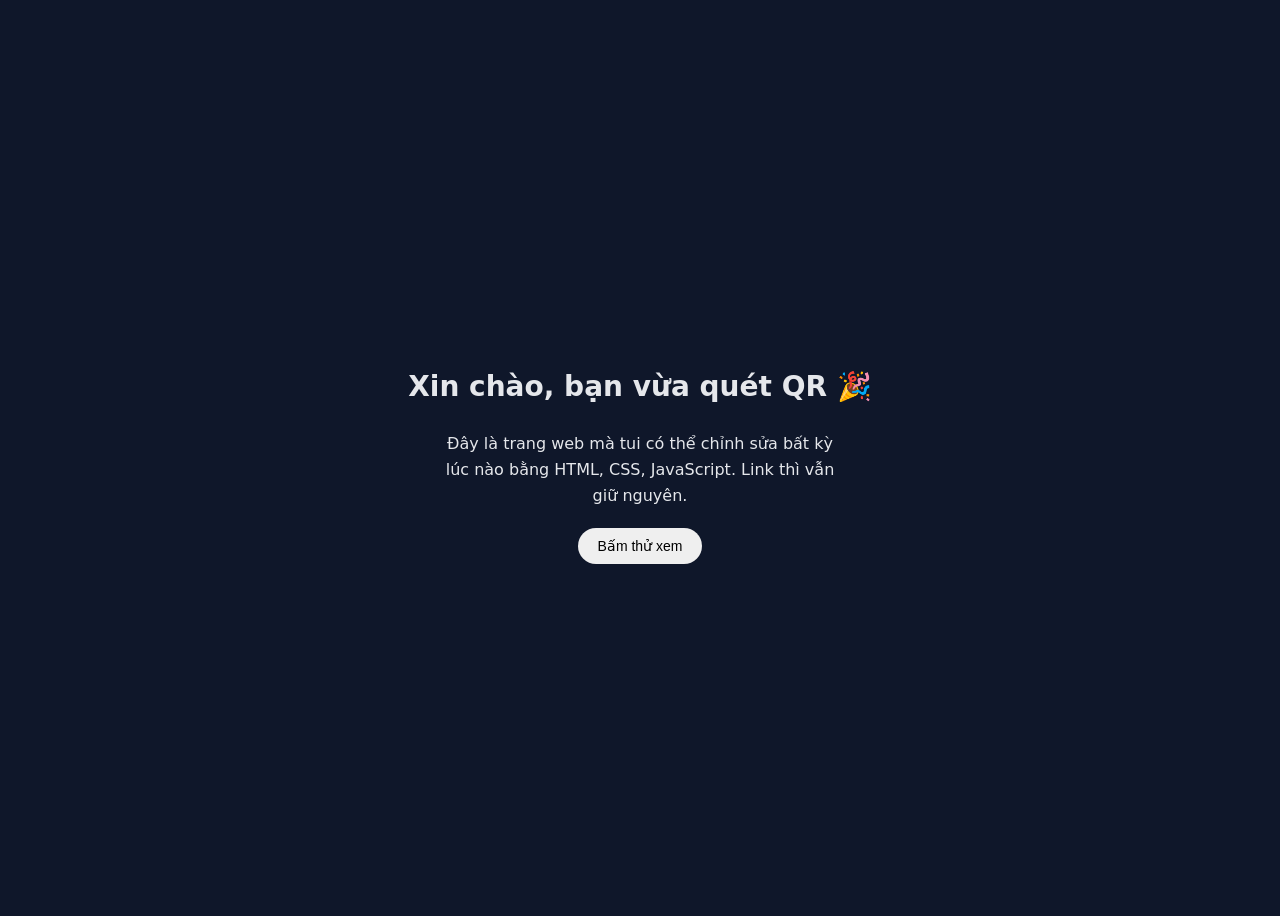
==== index.html @ 17c6b5d1 "update web" ====
<!DOCTYPE html>
<html lang="vi">
<head>
  <meta charset="UTF-8" />
  <title>Trang bí mật của QR</title>
  <meta name="viewport" content="width=device-width, initial-scale=1" />
  <style>
    body {
      font-family: system-ui, sans-serif;
      background: #0f172a;
      color: #e5e7eb;
      display: flex;
      flex-direction: column;
      align-items: center;
      justify-content: center;
      min-height: 100vh;
      text-align: center;
    }
    h1 {
      font-size: 28px;
      margin-bottom: 12px;
    }
    p {
      max-width: 400px;
      line-height: 1.6;
      margin-bottom: 20px;
    }
    button {
      padding: 10px 20px;
      border-radius: 999px;
      border: none;
      cursor: pointer;
      font-size: 14px;
    }
  </style>
</head>
<body>
  <h1>Xin chào, bạn vừa quét QR 🎉</h1>
  <p>
    Đây là trang web mà tui có thể chỉnh sửa bất kỳ lúc nào bằng
    HTML, CSS, JavaScript. Link thì vẫn giữ nguyên.
  </p>
  <button onclick="alert('Bạn vừa bấm nút của tui 😆')">
    Bấm thử xem
  </button>

  <script>
    // sau này bạn muốn làm hiệu ứng, game, gì đó thì code thêm ở đây
  </script>
</body>
</html>
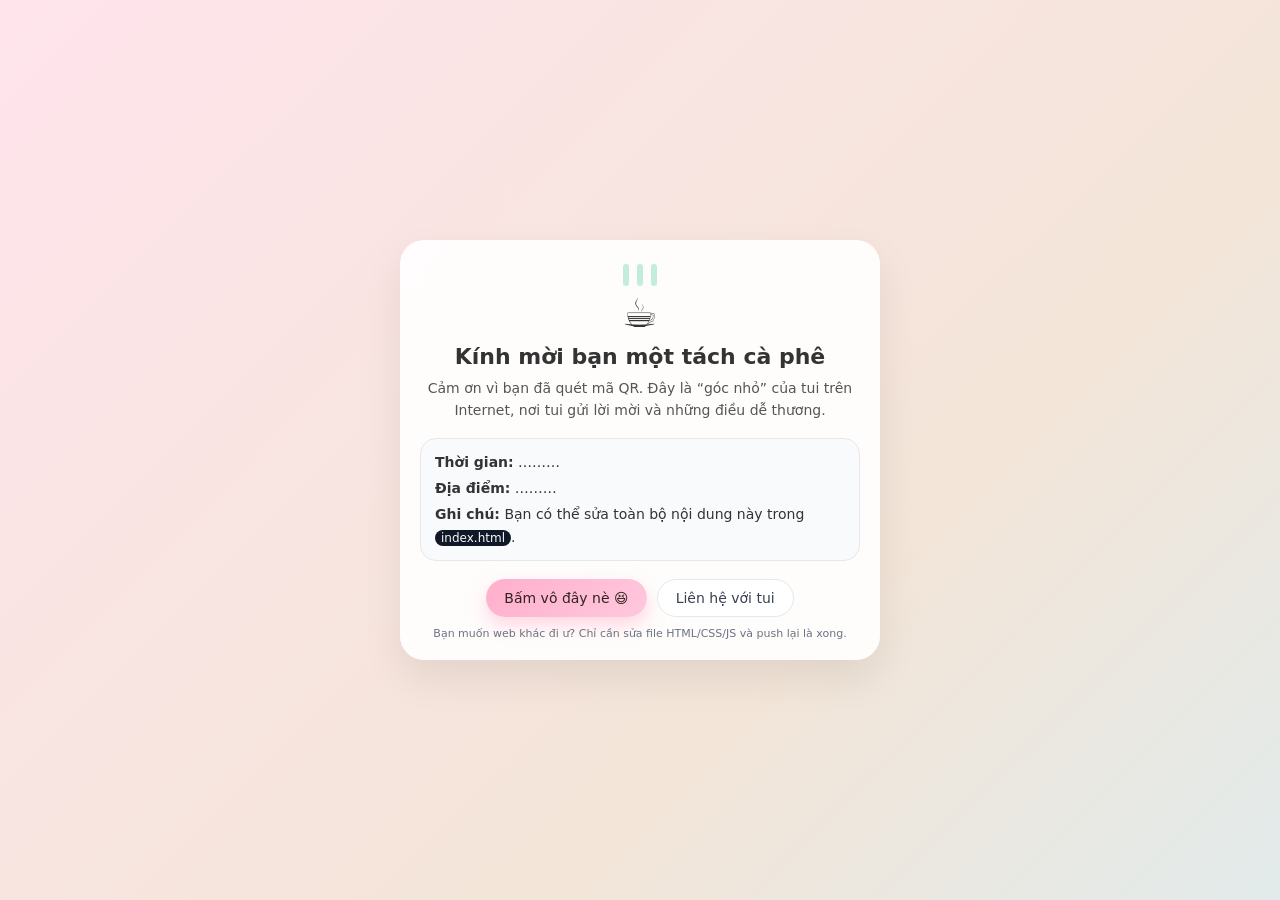
==== commit 9a4b232d: "update web" ====
--- a/index.html
+++ b/index.html
@@ -2,50 +2,40 @@
 <html lang="vi">
 <head>
   <meta charset="UTF-8" />
-  <title>Trang bí mật của QR</title>
+  <title>Kính mời ☕</title>
   <meta name="viewport" content="width=device-width, initial-scale=1" />
-  <style>
-    body {
-      font-family: system-ui, sans-serif;
-      background: #0f172a;
-      color: #e5e7eb;
-      display: flex;
-      flex-direction: column;
-      align-items: center;
-      justify-content: center;
-      min-height: 100vh;
-      text-align: center;
-    }
-    h1 {
-      font-size: 28px;
-      margin-bottom: 12px;
-    }
-    p {
-      max-width: 400px;
-      line-height: 1.6;
-      margin-bottom: 20px;
-    }
-    button {
-      padding: 10px 20px;
-      border-radius: 999px;
-      border: none;
-      cursor: pointer;
-      font-size: 14px;
-    }
-  </style>
+  <link rel="stylesheet" href="style.css">
+  <script src="script.js" defer></script>
 </head>
 <body>
-  <h1>Xin chào, bạn vừa quét QR 🎉</h1>
-  <p>
-    Đây là trang web mà tui có thể chỉnh sửa bất kỳ lúc nào bằng
-    HTML, CSS, JavaScript. Link thì vẫn giữ nguyên.
-  </p>
-  <button onclick="alert('Bạn vừa bấm nút của tui 😆')">
-    Bấm thử xem
-  </button>
+  <div class="page">
+    <div class="card">
+      <div class="steam">
+        <span></span><span></span><span></span>
+      </div>
+      <div class="cup">☕</div>
 
-  <script>
-    // sau này bạn muốn làm hiệu ứng, game, gì đó thì code thêm ở đây
-  </script>
+      <h1>Kính mời bạn một tách cà phê</h1>
+      <p class="subtitle">
+        Cảm ơn vì bạn đã quét mã QR.  
+        Đây là “góc nhỏ” của tui trên Internet, nơi tui gửi lời mời và những điều dễ thương.
+      </p>
+
+      <div class="info">
+        <p><strong>Thời gian:</strong> ………</p>
+        <p><strong>Địa điểm:</strong> ………</p>
+        <p><strong>Ghi chú:</strong> Bạn có thể sửa toàn bộ nội dung này trong <code>index.html</code>.</p>
+      </div>
+
+      <div class="actions">
+        <button id="rsvp-btn">Bấm vô đây nè 😆</button>
+        <button id="contact-btn" class="ghost-btn">Liên hệ với tui</button>
+      </div>
+
+      <p class="footer-note">
+        Bạn muốn web khác đi ư? Chỉ cần sửa file HTML/CSS/JS và push lại là xong.
+      </p>
+    </div>
+  </div>
 </body>
 </html>
--- a/style.css
+++ b/style.css
@@ -0,0 +1,155 @@
+/* Reset nhẹ */
+* {
+  box-sizing: border-box;
+  margin: 0;
+  padding: 0;
+  font-family: system-ui, -apple-system, BlinkMacSystemFont, "Segoe UI", sans-serif;
+}
+
+body {
+  min-height: 100vh;
+  background: linear-gradient(135deg, #FFE4EC, #F3E5D8, #D0F0FD, #A8E6CF);
+  background-size: 200% 200%;
+  color: #333;
+  display: flex;
+  align-items: center;
+  justify-content: center;
+  padding: 16px;
+  animation: bg-move 12s ease-in-out infinite;
+}
+
+@keyframes bg-move {
+  0% { background-position: 0% 0%; }
+  50% { background-position: 100% 100%; }
+  100% { background-position: 0% 0%; }
+}
+
+.page {
+  max-width: 480px;
+  width: 100%;
+}
+
+.card {
+  background: rgba(255, 255, 255, 0.9);
+  border-radius: 24px;
+  padding: 24px 20px 20px;
+  box-shadow: 0 18px 40px rgba(0, 0, 0, 0.08);
+  text-align: center;
+  backdrop-filter: blur(10px);
+}
+
+/* Ly cà phê & hơi nước */
+.steam {
+  display: flex;
+  justify-content: center;
+  gap: 8px;
+  margin-bottom: 4px;
+}
+
+.steam span {
+  width: 6px;
+  height: 22px;
+  border-radius: 999px;
+  background: #A8E6CF;
+  opacity: 0.7;
+  animation: steam 2.8s ease-in-out infinite;
+}
+
+.steam span:nth-child(2) {
+  animation-delay: 0.4s;
+}
+.steam span:nth-child(3) {
+  animation-delay: 0.8s;
+}
+
+@keyframes steam {
+  0% { transform: translateY(6px); opacity: 0; }
+  30% { opacity: 0.8; }
+  100% { transform: translateY(-12px); opacity: 0; }
+}
+
+.cup {
+  font-size: 40px;
+  margin-bottom: 8px;
+}
+
+/* Text */
+h1 {
+  font-size: 22px;
+  margin-bottom: 8px;
+}
+
+.subtitle {
+  font-size: 14px;
+  line-height: 1.6;
+  color: #555;
+  margin-bottom: 16px;
+}
+
+.info {
+  text-align: left;
+  font-size: 14px;
+  line-height: 1.6;
+  background: #F9FAFB;
+  padding: 12px 14px;
+  border-radius: 16px;
+  margin-bottom: 18px;
+  border: 1px solid #E5E7EB;
+}
+
+.info p + p {
+  margin-top: 4px;
+}
+
+.info code {
+  background: #111827;
+  color: #F9FAFB;
+  padding: 1px 6px;
+  border-radius: 999px;
+  font-size: 12px;
+}
+
+/* Buttons */
+.actions {
+  display: flex;
+  justify-content: center;
+  gap: 10px;
+  margin-bottom: 10px;
+  flex-wrap: wrap;
+}
+
+button {
+  border: none;
+  border-radius: 999px;
+  padding: 10px 18px;
+  font-size: 14px;
+  cursor: pointer;
+  transition: transform 0.15s ease, box-shadow 0.15s ease, background 0.15s;
+}
+
+#rsvp-btn {
+  background: linear-gradient(135deg, #FFAFCC, #FFC8DD);
+  color: #322;
+  box-shadow: 0 8px 18px rgba(255, 175, 204, 0.5);
+}
+
+#rsvp-btn:hover {
+  transform: translateY(-1px);
+  box-shadow: 0 12px 24px rgba(255, 175, 204, 0.6);
+}
+
+.ghost-btn {
+  background: #FFFFFF;
+  color: #374151;
+  border: 1px solid #E5E7EB;
+}
+
+.ghost-btn:hover {
+  background: #F3F4F6;
+}
+
+/* Footer note */
+.footer-note {
+  font-size: 11px;
+  color: #6B7280;
+}
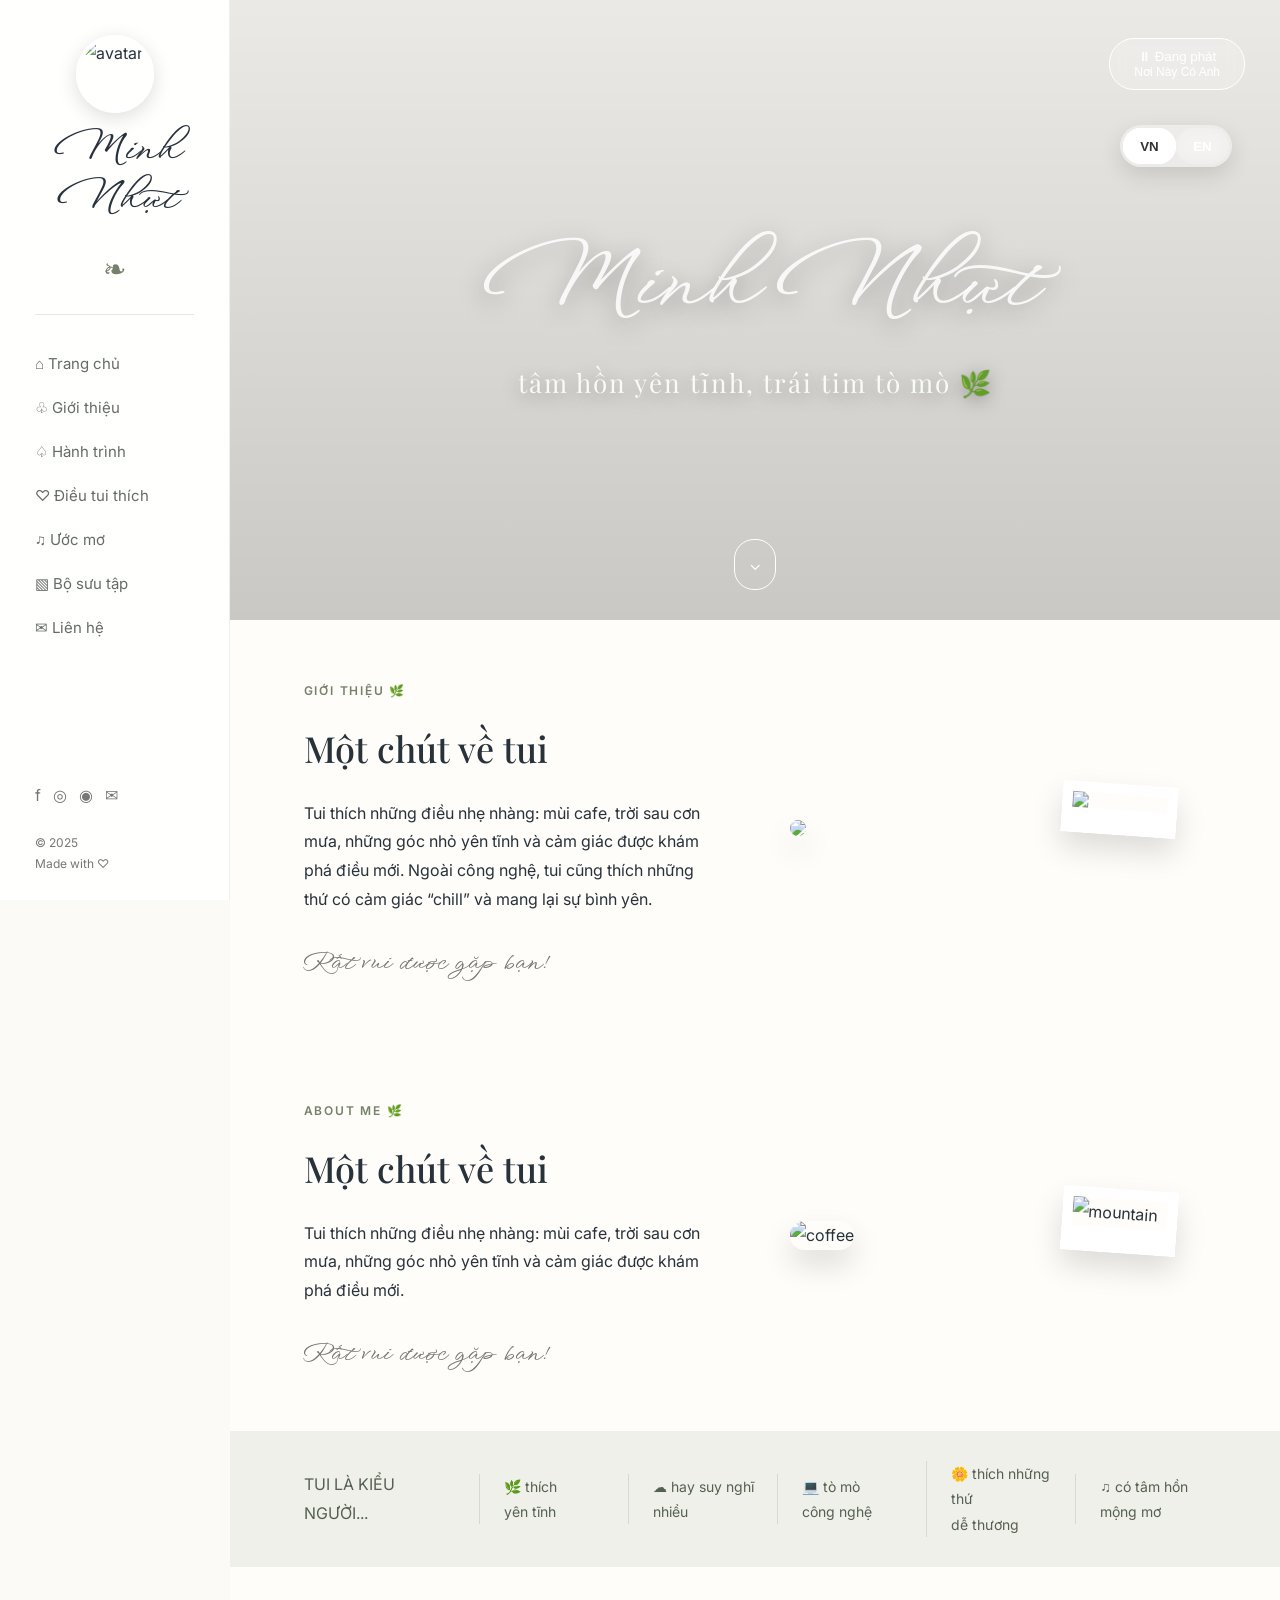
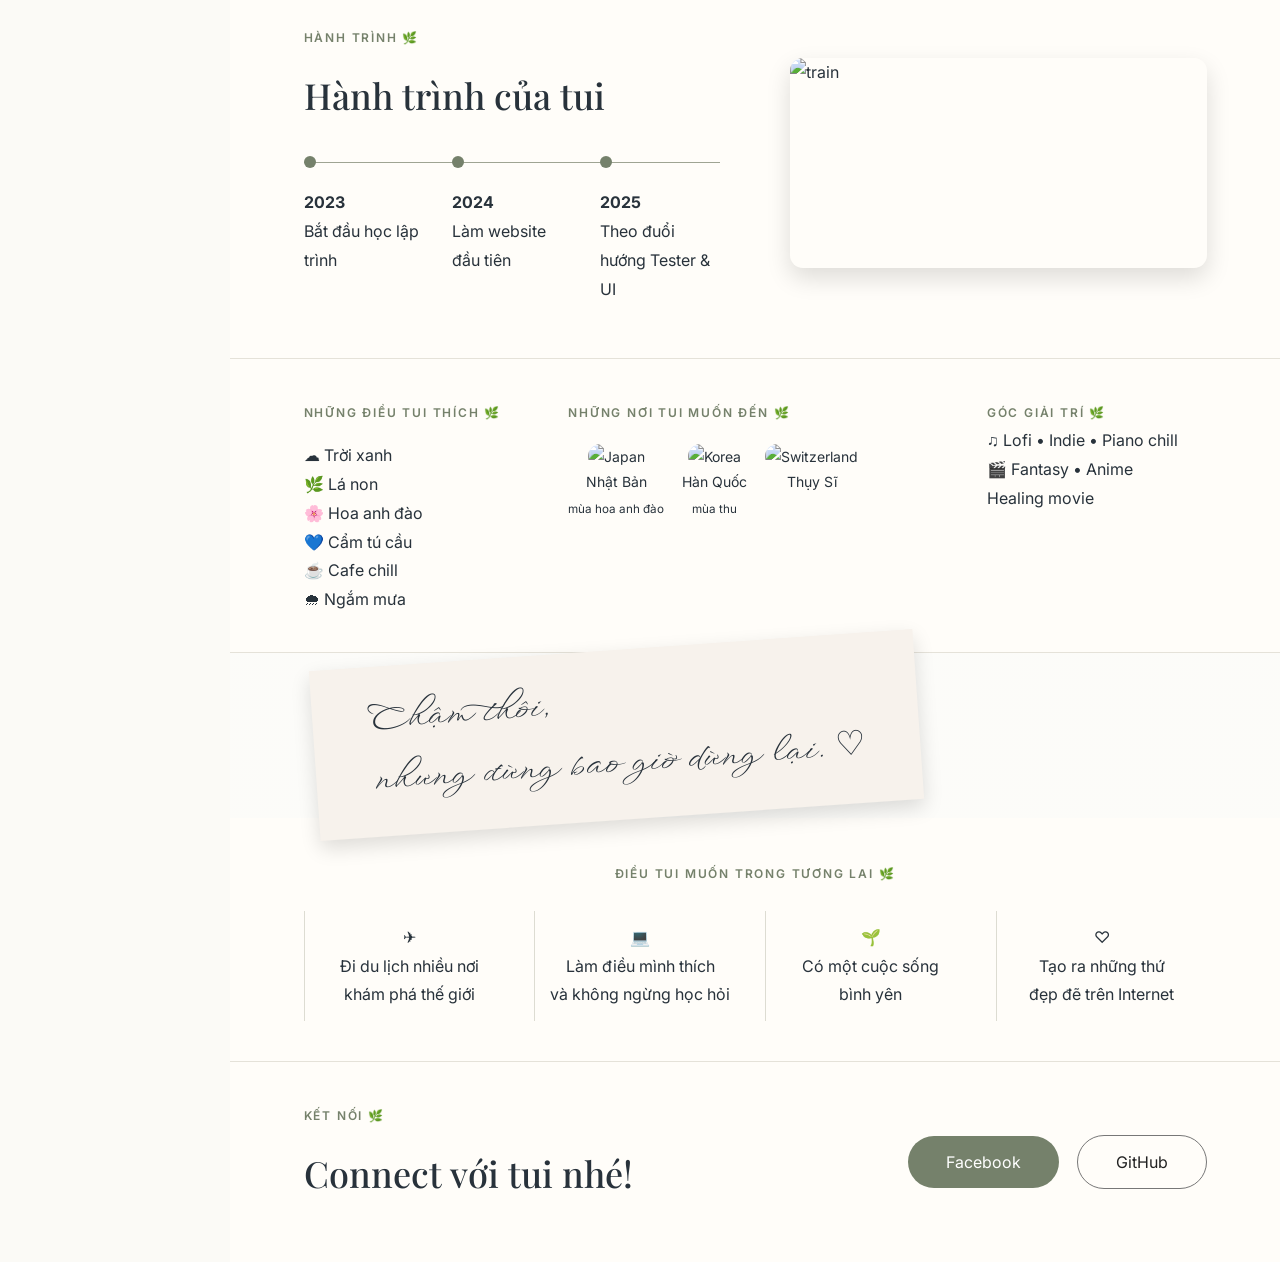
==== commit 80517fb7: "Add files via upload cập nhật profile" ====
--- a/index.html
+++ b/index.html
@@ -1,41 +1,231 @@
-<!DOCTYPE html>
-<html lang="vi">
-<head>
-  <meta charset="UTF-8" />
-  <title>Kính mời ☕</title>
-  <meta name="viewport" content="width=device-width, initial-scale=1" />
-  <link rel="stylesheet" href="style.css">
-  <script src="script.js" defer></script>
-</head>
-<body>
-  <div class="page">
-    <div class="card">
-      <div class="steam">
-        <span></span><span></span><span></span>
-      </div>
-      <div class="cup">☕</div>
-
-      <h1>Kính mời bạn một tách cà phê</h1>
-      <p class="subtitle">
-        Cảm ơn vì bạn đã quét mã QR.  
-        Đây là “góc nhỏ” của tui trên Internet, nơi tui gửi lời mời và những điều dễ thương.
-      </p>
-
-      <div class="info">
-        <p><strong>Thời gian:</strong> ………</p>
-        <p><strong>Địa điểm:</strong> ………</p>
-        <p><strong>Ghi chú:</strong> Bạn có thể sửa toàn bộ nội dung này trong <code>index.html</code>.</p>
-      </div>
-
-      <div class="actions">
-        <button id="rsvp-btn">Bấm vô đây nè 😆</button>
-        <button id="contact-btn" class="ghost-btn">Liên hệ với tui</button>
-      </div>
-
-      <p class="footer-note">
-        Bạn muốn web khác đi ư? Chỉ cần sửa file HTML/CSS/JS và push lại là xong.
-      </p>
-    </div>
-  </div>
-</body>
-</html>
+<!DOCTYPE html>
+<html lang="vi">
+<head>
+  <meta charset="UTF-8" />
+  <meta name="viewport" content="width=device-width, initial-scale=1.0" />
+  <title>Minh Nhựt | Quiet Mind</title>
+
+  <link rel="preconnect" href="https://fonts.googleapis.com">
+  <link rel="preconnect" href="https://fonts.gstatic.com" crossorigin>
+  <link href="https://fonts.googleapis.com/css2?family=Playfair+Display:wght@500;600&family=Inter:wght@300;400;500&family=WindSong:wght@500&display=swap" rel="stylesheet">
+
+  <link rel="stylesheet" href="style.css" />
+</head>
+<body>
+  <aside class="sidebar">
+    <img class="avatar" src="https://images.unsplash.com/photo-1500530855697-b586d89ba3ee?w=300&auto=format&fit=crop" alt="avatar">
+
+    <h2>Minh Nhựt</h2>
+    <div class="leaf">❧</div>
+
+    <nav>
+      <a href="#home">⌂ Home</a>
+      <a href="#about">♧ About</a>
+      <a href="#journey">♤ Journey</a>
+      <a href="#love">♡ Things I Love</a>
+      <a href="#dreams">♫ Dreams</a>
+      <a href="#gallery">▧ Gallery</a>
+      <a href="#contact">✉ Contact</a>
+    </nav>
+
+    <div class="social">f &nbsp; ◎ &nbsp; ◉ &nbsp; ✉</div>
+
+    <p class="copy">
+      © 2025<br>
+      Made with ♡
+    </p>
+  </aside>
+
+  <main>
+  
+<section id="home" class="hero">
+
+  <button class="music" id="musicBtn">
+    ▶ Nghe nhạc<br>
+    <span>Lofi • noi nay co anh</span>
+  </button>
+<audio id="audio" src="noi-nay-co-anh.mp3"></audio>
+  <!-- LANGUAGE SWITCH -->
+<div class="lang-switch" id="langSwitch">
+  <button id="viBtn" class="active-lang">VN</button>
+  <button id="enBtn">EN</button>
+  <span class="lang-slider"></span>
+</div>
+
+  <div class="hero-content">
+    <h1>Minh Nhựt</h1>
+    <p>quiet mind, curious soul 🌿</p>
+  </div>
+
+  <a class="scroll" href="#about">⌄</a>
+
+</section>
+
+
+<section id="about" class="about section">
+  <div>
+
+    <span class="label">ABOUT ME 🌿</span>
+
+    <h2>Một chút về tui</h2>
+
+    <p>
+      Tui thích những điều nhẹ nhàng: mùi cafe, trời sau cơn mưa,
+      những góc nhỏ yên tĩnh và cảm giác được khám phá điều mới.
+    </p>
+
+    <p class="signature">Rất vui được gặp bạn!</p>
+
+  </div>
+
+  <div class="photo-card">
+    <img src="https://images.unsplash.com/photo-1495474472287-4d71bcdd2085?w=900&auto=format&fit=crop">
+
+    <img
+      class="polaroid"
+      src="https://images.unsplash.com/photo-1500534314209-a25ddb2bd429?w=300&auto=format&fit=crop">
+  </div>
+</section>
+
+
+
+    <section id="about" class="about section">
+      <div>
+        <span class="label">ABOUT ME 🌿</span>
+       
+<h2 data-vi="Một chút về tui"
+    data-en="A little about me">
+    Một chút về tui
+</h2>
+      <p
+data-vi="Tui thích những điều nhẹ nhàng: mùi cafe, trời sau cơn mưa,
+những góc nhỏ yên tĩnh và cảm giác được khám phá điều mới."
+data-en="I love gentle things: the smell of coffee, the sky after rain,
+quiet little corners and the feeling of discovering something new.">
+
+Tui thích những điều nhẹ nhàng: mùi cafe, trời sau cơn mưa,
+những góc nhỏ yên tĩnh và cảm giác được khám phá điều mới.
+</p>
+
+        <p class="signature">Rất vui được gặp bạn!</p>
+      </div>
+
+      <div class="photo-card">
+        <img src="https://images.unsplash.com/photo-1495474472287-4d71bcdd2085?w=900&auto=format&fit=crop" alt="coffee">
+        <img class="polaroid" src="https://images.unsplash.com/photo-1500534314209-a25ddb2bd429?w=300&auto=format&fit=crop" alt="mountain">
+      </div>
+    </section>
+
+    <section class="traits">
+      <span>I AM THE TYPE OF PERSON...</span>
+
+      <div class="trait">🌿 thích<br>yên tĩnh</div>
+      <div class="trait">☁ hay suy nghĩ<br>nhiều</div>
+      <div class="trait">💻 tò mò<br>công nghệ</div>
+      <div class="trait">🌼 thích những thứ<br>dễ thương</div>
+      <div class="trait">♫ có tâm hồn<br>mộng mơ</div>
+    </section>
+
+    <section id="journey" class="journey section">
+      <div>
+        <span class="label">JOURNEY 🌿</span>
+        <h2>Hành trình của tui</h2>
+
+        <div class="timeline">
+          <div>
+            <b>2023</b>
+            <p>Bắt đầu học lập trình</p>
+          </div>
+
+          <div>
+            <b>2024</b>
+            <p>Làm website đầu tiên</p>
+          </div>
+
+          <div>
+            <b>2025</b>
+            <p>Theo đuổi hướng Tester & UI</p>
+          </div>
+        </div>
+      </div>
+
+      <img class="wide-img" src="https://images.unsplash.com/photo-1528164344705-47542687000d?w=900&auto=format&fit=crop" alt="train">
+    </section>
+
+    <section id="love" class="grid-section">
+      <div>
+        <span class="label">NHỮNG ĐIỀU TUI THÍCH 🌿</span>
+
+        <ul>
+          <li>☁ Trời xanh</li>
+          <li>🌿 Lá non</li>
+          <li>🌸 Hoa anh đào</li>
+          <li>💙 Cẩm tú cầu</li>
+          <li>☕ Cafe chill</li>
+          <li>🌧 Ngắm mưa</li>
+        </ul>
+      </div>
+
+      <div id="gallery">
+        <span class="label">NHỮNG NƠI TUI MUỐN ĐẾN 🌿</span>
+
+        <div class="cards">
+          <article>
+            <img src="https://images.unsplash.com/photo-1490806843957-31f4c9a91c65?w=500&auto=format&fit=crop" alt="Japan">
+            <p>Nhật Bản<br><small>mùa hoa anh đào</small></p>
+          </article>
+
+          <article>
+            <img src="https://images.unsplash.com/photo-1500534314209-a25ddb2bd429?w=500&auto=format&fit=crop" alt="Korea">
+            <p>Hàn Quốc<br><small>mùa thu</small></p>
+          </article>
+
+          <article>
+            <img src="https://images.unsplash.com/photo-1501785888041-af3ef285b470?w=500&auto=format&fit=crop" alt="Switzerland">
+            <p>Thụy Sĩ</p>
+          </article>
+        </div>
+      </div>
+
+      <div>
+        <span class="label">GÓC GIẢI TRÍ 🌿</span>
+
+        <p>♫ Lofi • Indie • Piano chill</p>
+        <p>🎬 Fantasy • Anime<br>Healing movie</p>
+      </div>
+    </section>
+
+    <section id="dreams" class="banner">
+      <div class="note">
+        Take it slow,<br>
+        but never stop. ♡
+      </div>
+    </section>
+
+    <section class="future">
+      <span class="label">ĐIỀU TUI MUỐN TRONG TƯƠNG LAI 🌿</span>
+
+      <div class="future-grid">
+        <p>✈<br>Đi du lịch nhiều nơi<br>khám phá thế giới</p>
+        <p>💻<br>Làm điều mình thích<br>và không ngừng học hỏi</p>
+        <p>🌱<br>Có một cuộc sống<br>bình yên</p>
+        <p>♡<br>Tạo ra những thứ<br>đẹp đẽ trên Internet</p>
+      </div>
+    </section>
+
+    <footer id="contact">
+      <div>
+        <span class="label">LET'S CONNECT 🌿</span>
+        <h2>Connect với tui nhé!</h2>
+      </div>
+
+      <div>
+        <a class="btn" href="#">Facebook</a>
+        <a class="btn ghost" href="#">GitHub</a>
+      </div>
+    </footer>
+  </main>
+
+  <script src="script.js"></script>
+</body>
+</html>
--- a/style.css
+++ b/style.css
@@ -1,155 +1,532 @@
-/* Reset nhẹ */
-* {
-  box-sizing: border-box;
-  margin: 0;
-  padding: 0;
-  font-family: system-ui, -apple-system, BlinkMacSystemFont, "Segoe UI", sans-serif;
-}
-
-body {
-  min-height: 100vh;
-  background: linear-gradient(135deg, #FFE4EC, #F3E5D8, #D0F0FD, #A8E6CF);
-  background-size: 200% 200%;
-  color: #333;
-  display: flex;
-  align-items: center;
-  justify-content: center;
-  padding: 16px;
-  animation: bg-move 12s ease-in-out infinite;
-}
-
-@keyframes bg-move {
-  0% { background-position: 0% 0%; }
-  50% { background-position: 100% 100%; }
-  100% { background-position: 0% 0%; }
-}
-
-.page {
-  max-width: 480px;
-  width: 100%;
-}
-
-.card {
-  background: rgba(255, 255, 255, 0.9);
-  border-radius: 24px;
-  padding: 24px 20px 20px;
-  box-shadow: 0 18px 40px rgba(0, 0, 0, 0.08);
-  text-align: center;
-  backdrop-filter: blur(10px);
-}
-
-/* Ly cà phê & hơi nước */
-.steam {
-  display: flex;
-  justify-content: center;
-  gap: 8px;
-  margin-bottom: 4px;
-}
-
-.steam span {
-  width: 6px;
-  height: 22px;
-  border-radius: 999px;
-  background: #A8E6CF;
-  opacity: 0.7;
-  animation: steam 2.8s ease-in-out infinite;
-}
-
-.steam span:nth-child(2) {
-  animation-delay: 0.4s;
-}
-.steam span:nth-child(3) {
-  animation-delay: 0.8s;
-}
-
-@keyframes steam {
-  0% { transform: translateY(6px); opacity: 0; }
-  30% { opacity: 0.8; }
-  100% { transform: translateY(-12px); opacity: 0; }
-}
-
-.cup {
-  font-size: 40px;
-  margin-bottom: 8px;
-}
-
-/* Text */
-h1 {
-  font-size: 22px;
-  margin-bottom: 8px;
-}
-
-.subtitle {
-  font-size: 14px;
-  line-height: 1.6;
-  color: #555;
-  margin-bottom: 16px;
-}
-
-.info {
-  text-align: left;
-  font-size: 14px;
-  line-height: 1.6;
-  background: #F9FAFB;
-  padding: 12px 14px;
-  border-radius: 16px;
-  margin-bottom: 18px;
-  border: 1px solid #E5E7EB;
-}
-
-.info p + p {
-  margin-top: 4px;
-}
-
-.info code {
-  background: #111827;
-  color: #F9FAFB;
-  padding: 1px 6px;
-  border-radius: 999px;
-  font-size: 12px;
-}
-
-/* Buttons */
-.actions {
-  display: flex;
-  justify-content: center;
-  gap: 10px;
-  margin-bottom: 10px;
-  flex-wrap: wrap;
-}
-
-button {
-  border: none;
-  border-radius: 999px;
-  padding: 10px 18px;
-  font-size: 14px;
-  cursor: pointer;
-  transition: transform 0.15s ease, box-shadow 0.15s ease, background 0.15s;
-}
-
-#rsvp-btn {
-  background: linear-gradient(135deg, #FFAFCC, #FFC8DD);
-  color: #322;
-  box-shadow: 0 8px 18px rgba(255, 175, 204, 0.5);
-}
-
-#rsvp-btn:hover {
-  transform: translateY(-1px);
-  box-shadow: 0 12px 24px rgba(255, 175, 204, 0.6);
-}
-
-.ghost-btn {
-  background: #FFFFFF;
-  color: #374151;
-  border: 1px solid #E5E7EB;
-}
-
-.ghost-btn:hover {
-  background: #F3F4F6;
-}
-
-/* Footer note */
-.footer-note {
-  font-size: 11px;
-  color: #6B7280;
-}
+* {
+  box-sizing: border-box;
+  margin: 0;
+  padding: 0;
+}
+
+:root {
+  --green: #75816b;
+  --text: #28323b;
+  --muted: #7f847b;
+  --line: #dddcd2;
+  --bg: #fbfaf6;
+}
+
+html {
+  scroll-behavior: smooth;
+}
+
+body {
+  font-family: Inter, sans-serif;
+  background: var(--bg);
+  color: var(--text);
+  line-height: 1.8;
+}
+
+.sidebar {
+  position: fixed;
+  left: 0;
+  top: 0;
+  width: 195px;
+  height: 100vh;
+  background: rgba(255, 255, 255, 0.88);
+  backdrop-filter: blur(14px);
+  border-right: 1px solid #eee;
+  padding: 38px 28px;
+  z-index: 9;
+}
+
+.avatar {
+  width: 78px;
+  height: 78px;
+  border-radius: 50%;
+  object-fit: cover;
+  border: 4px solid #fff;
+  box-shadow: 0 5px 20px #0002;
+  display: block;
+  margin: auto;
+}
+
+.sidebar h2,
+.signature {
+  font-family: WindSong, cursive;
+  font-size: 32px;
+  font-weight: 500;
+  text-align: center;
+  margin-top: 14px;
+}
+
+.leaf {
+  text-align: center;
+  color: var(--green);
+  font-size: 28px;
+  border-bottom: 1px solid #e7e5dc;
+  padding-bottom: 20px;
+}
+
+nav {
+  display: grid;
+  gap: 20px;
+  margin-top: 35px;
+}
+
+nav a {
+  color: #656b66;
+  text-decoration: none;
+  font-size: 14px;
+  transition: 0.25s;
+}
+
+nav a:hover {
+  color: var(--green);
+  transform: translateX(4px);
+}
+
+.social {
+  position: absolute;
+  bottom: 108px;
+  color: #777;
+}
+
+.copy {
+  position: absolute;
+  bottom: 28px;
+  font-size: 12px;
+  color: #777;
+}
+
+main {
+  margin-left: 230px;
+}
+
+.hero {
+  height: 490px;
+  background:
+    linear-gradient(#0001, #0003),
+    url("https://images.unsplash.com/photo-1500530855697-b586d89ba3ee?w=1800&auto=format&fit=crop")
+    center / cover;
+  position: relative;
+  display: grid;
+  place-items: center;
+  text-align: center;
+  color: #263038;
+}
+
+.hero h1 {
+  font-family: WindSong, cursive;
+  font-size: 92px;
+  font-weight: 500;
+}
+
+.hero p {
+  font-family: "Playfair Display", serif;
+  font-size: 26px;
+  letter-spacing: 2px;
+}
+
+.music {
+  position: absolute;
+  right: 35px;
+  top: 38px;
+  border: 1px solid #fff;
+  background: #ffffff38;
+  color: white;
+  border-radius: 25px;
+  padding: 10px 24px;
+  backdrop-filter: blur(8px);
+  cursor: pointer;
+}
+
+.music span {
+  font-size: 12px;
+}
+
+.scroll {
+  position: absolute;
+  bottom: 30px;
+  border: 1px solid #fff;
+  color: white;
+  text-decoration: none;
+  border-radius: 20px;
+  padding: 10px 14px;
+}
+
+.section {
+  padding: 55px 7%;
+  display: grid;
+  grid-template-columns: 1fr 1fr;
+  gap: 70px;
+  align-items: center;
+  background: #fffdf9;
+}
+
+.label {
+  color: var(--green);
+  font-size: 12px;
+  letter-spacing: 1.8px;
+  font-weight: 600;
+}
+
+h2 {
+  font-family: "Playfair Display", serif;
+  font-size: 36px;
+  font-weight: 500;
+  margin: 12px 0 18px;
+}
+
+.about p {
+  max-width: 470px;
+}
+
+.signature {
+  text-align: left;
+  color: #73756e;
+  font-size: 24px;
+  margin-top: 28px;
+}
+
+.photo-card {
+  position: relative;
+}
+
+.photo-card > img {
+  width: 100%;
+  border-radius: 15px;
+  box-shadow: 0 15px 30px #0002;
+}
+
+.polaroid {
+  position: absolute !important;
+  width: 115px !important;
+  right: 30px;
+  top: -32px;
+  border: 10px solid white;
+  border-bottom-width: 25px;
+  border-radius: 0 !important;
+  transform: rotate(4deg);
+}
+
+.traits {
+  background: #eff0e9;
+  padding: 30px 7%;
+  display: grid;
+  grid-template-columns: 1.2fr repeat(5, 1fr);
+  align-items: center;
+  gap: 18px;
+  color: #566052;
+}
+
+.trait {
+  border-left: 1px solid #d8d8cf;
+  padding-left: 24px;
+  font-size: 14px;
+}
+
+.timeline {
+  display: grid;
+  grid-template-columns: repeat(3, 1fr);
+  gap: 28px;
+  margin-top: 35px;
+  border-top: 1px solid #9fa493;
+  padding-top: 25px;
+}
+
+.timeline div {
+  position: relative;
+}
+
+.timeline div::before {
+  content: "";
+  position: absolute;
+  width: 12px;
+  height: 12px;
+  background: var(--green);
+  border-radius: 50%;
+  top: -32px;
+  left: 0;
+}
+
+.wide-img {
+  width: 100%;
+  height: 210px;
+  object-fit: cover;
+  border-radius: 13px;
+  box-shadow: 0 10px 25px #0002;
+}
+
+.grid-section {
+  background: #fffdf9;
+  border-top: 1px solid #e5e2d9;
+  border-bottom: 1px solid #e5e2d9;
+  padding: 38px 7%;
+  display: grid;
+  grid-template-columns: 1fr 1.7fr 1fr;
+  gap: 45px;
+}
+
+ul {
+  list-style: none;
+  margin-top: 15px;
+}
+
+.cards {
+  display: flex;
+  gap: 18px;
+  margin-top: 18px;
+}
+
+.cards img {
+  width: 130px;
+  height: 110px;
+  object-fit: cover;
+  border-radius: 13px;
+}
+
+.cards article {
+  text-align: center;
+  font-size: 14px;
+}
+
+.banner {
+  height: 165px;
+  background:
+    linear-gradient(#ffffff55, #ffffff55),
+    url("https://images.unsplash.com/photo-1507525428034-b723cf961d3e?w=1600&auto=format&fit=crop")
+    center / cover;
+  display: flex;
+  align-items: center;
+  padding-left: 8%;
+}
+
+.note {
+  font-family: WindSong, cursive;
+  font-size: 34px;
+  background: #f7f2ec;
+  padding: 24px 55px;
+  transform: rotate(-4deg);
+  box-shadow: 0 8px 20px #0002;
+}
+
+.future {
+  padding: 40px 7%;
+  background: #fffdf9;
+  text-align: center;
+}
+
+.future-grid {
+  display: grid;
+  grid-template-columns: repeat(4, 1fr);
+  gap: 20px;
+  margin-top: 24px;
+}
+
+.future-grid p {
+  border-left: 1px solid var(--line);
+  padding: 12px;
+}
+
+footer {
+  padding: 38px 7%;
+  background: #fffdf9;
+  border-top: 1px solid #e5e2d9;
+  display: flex;
+  align-items: center;
+  justify-content: space-between;
+}
+
+.btn {
+  display: inline-block;
+  background: var(--green);
+  color: white;
+  text-decoration: none;
+  padding: 12px 38px;
+  border-radius: 28px;
+  margin-left: 14px;
+}
+
+.ghost {
+  background: transparent;
+  color: #222;
+  border: 1px solid #777;
+}
+
+@media (max-width: 850px) {
+  .sidebar {
+    position: static;
+    width: 100%;
+    height: auto;
+  }
+
+  .copy,
+  .social {
+    position: static;
+    margin-top: 20px;
+  }
+
+  main {
+    margin-left: 0;
+  }
+
+  .hero h1 {
+    font-size: 62px;
+  }
+
+  .section,
+  .grid-section,
+  .traits,
+  .future-grid {
+    grid-template-columns: 1fr;
+  }
+
+  footer {
+    display: block;
+    text-align: center;
+  }
+
+  .cards {
+    flex-wrap: wrap;
+    justify-content: center;
+  }
+}
+.lang-switch {
+  position: absolute;
+  top: 100px;
+  right: 35px;
+  display: flex;
+  gap: 10px;
+}
+
+.lang-switch button {
+  border: none;
+  padding: 8px 14px;
+  border-radius: 20px;
+  background: rgba(255,255,255,0.3);
+  color: white;
+  backdrop-filter: blur(8px);
+  cursor: pointer;
+  transition: 0.3s;
+}
+
+.lang-switch button:hover {
+  transform: scale(1.05);
+}
+
+.active-lang {
+  background: white !important;
+  color: #333 !important;
+}
+/* FIX SIDEBAR */
+.sidebar {
+  width: 230px;
+  padding: 35px 35px;
+}
+
+main {
+  margin-left: 230px;
+}
+
+.sidebar h2 {
+  font-size: 38px;
+  line-height: 1.3;
+}
+
+nav {
+  gap: 17px;
+}
+
+nav a {
+  white-space: nowrap;
+  font-size: 15px;
+}
+
+/* FIX SOCIAL BỊ ĐÈ LÊN CONTACT */
+.social {
+  bottom: 90px;
+}
+
+.copy {
+  bottom: 25px;
+}
+
+/* FIX HERO TEXT BỊ CHÌM */
+.hero {
+  height: 620px;
+}
+
+.hero h1 {
+  font-size: 82px;
+  color: rgba(255, 255, 255, 0.85);
+  text-shadow: 0 6px 25px rgba(0, 0, 0, 0.35);
+}
+
+.hero p {
+  color: rgba(255, 255, 255, 0.9);
+  text-shadow: 0 4px 18px rgba(0, 0, 0, 0.35);
+}
+
+/* FIX NÚT NGÔN NGỮ */
+.lang-switch {
+  top: 125px;
+  right: 48px;
+}
+
+.lang-switch button {
+  min-width: 48px;
+  height: 36px;
+}
+.lang-switch {
+  position: absolute;
+  top: 125px;
+  right: 48px;
+  width: 112px;
+  height: 42px;
+  display: flex;
+  gap: 0;
+  padding: 3px;
+  border-radius: 999px;
+  background: rgba(255, 255, 255, 0.35);
+  backdrop-filter: blur(10px);
+  box-shadow: 0 8px 22px rgba(0, 0, 0, 0.12);
+}
+
+.lang-switch button {
+  position: relative;
+  z-index: 2;
+  width: 53px;
+  height: 36px;
+  border: 0;
+  border-radius: 999px;
+  background: transparent;
+  color: white;
+  font-weight: 600;
+  cursor: pointer;
+  transition: 0.3s;
+}
+
+.lang-slider {
+  position: absolute;
+  z-index: 1;
+  left: 3px;
+  top: 3px;
+  width: 53px;
+  height: 36px;
+  border-radius: 999px;
+  background: white;
+  transition: 0.3s ease;
+}
+
+.lang-switch.en .lang-slider {
+  transform: translateX(53px);
+}
+
+.lang-switch button.active-lang {
+  color: #333;
+}
+
+.lang-switch.en #viBtn {
+  color: white;
+}
+
+.lang-switch.en #enBtn {
+  color: #333;
+}
